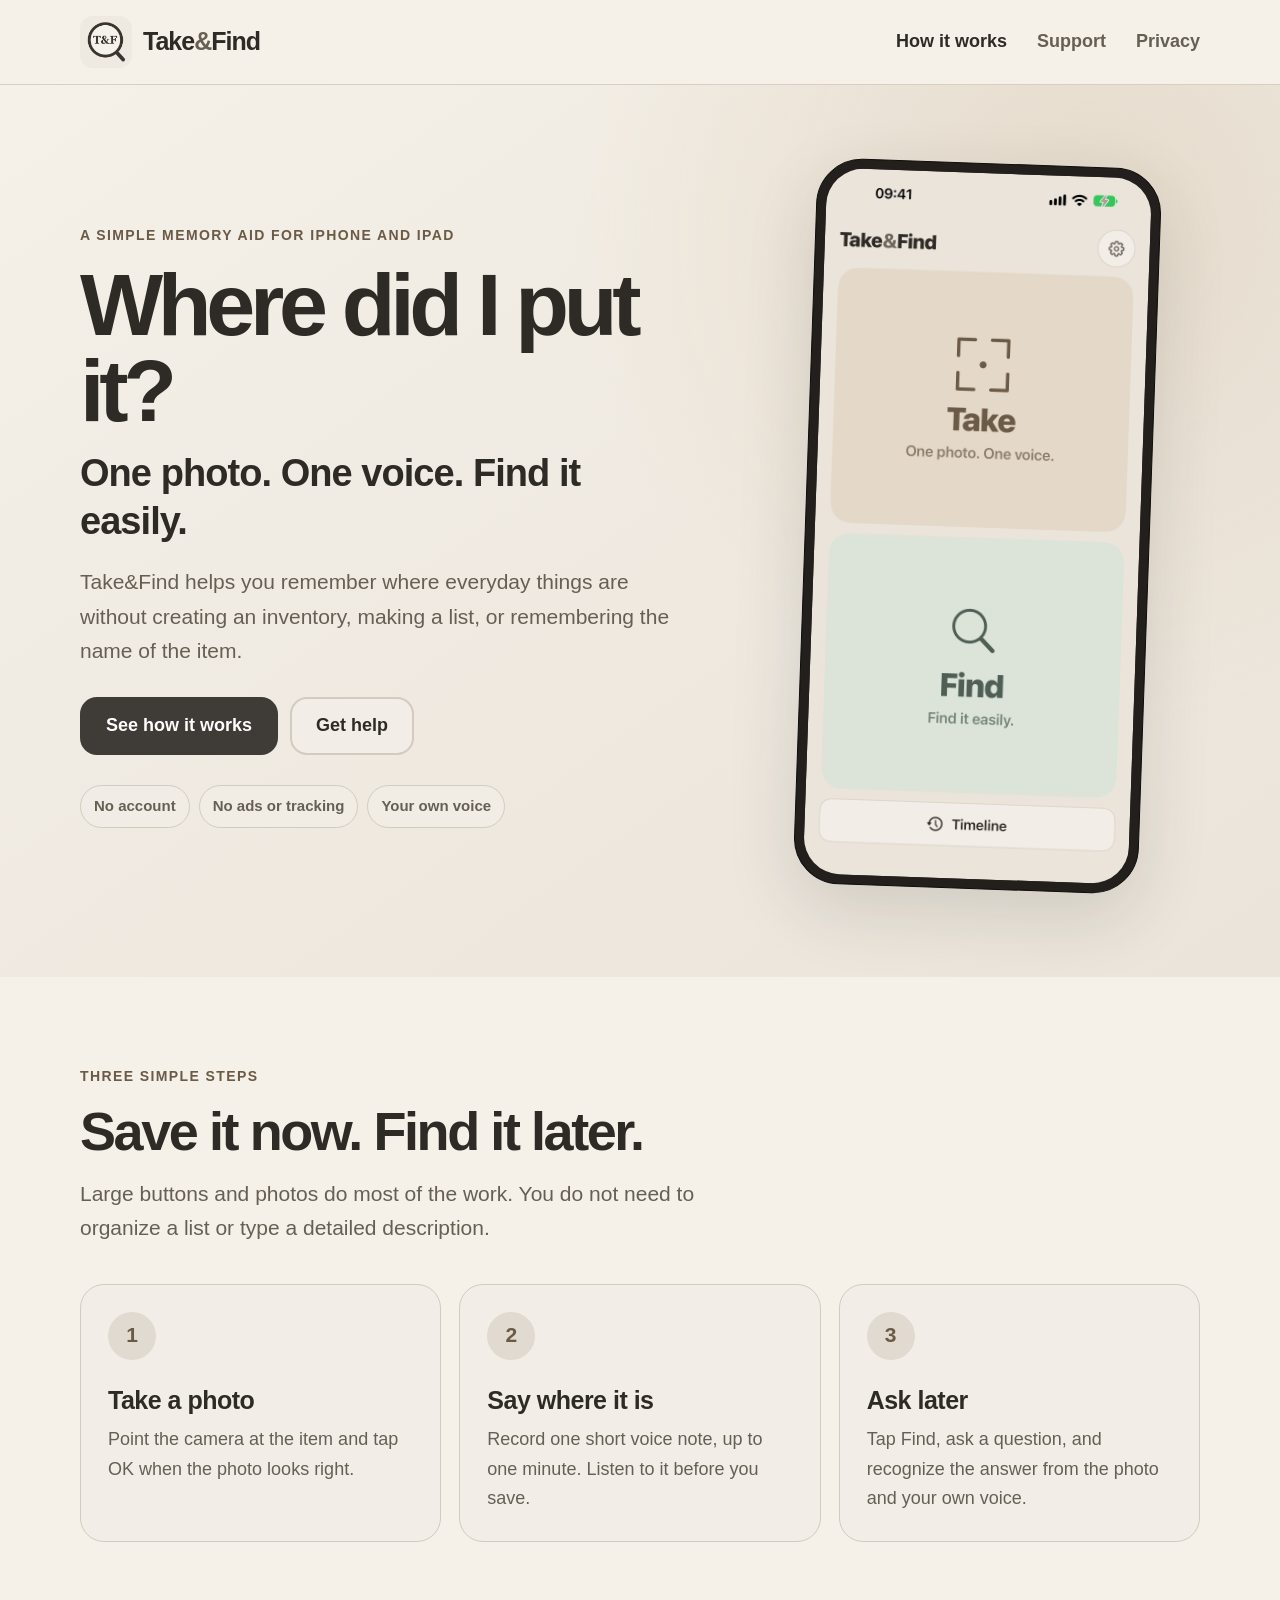
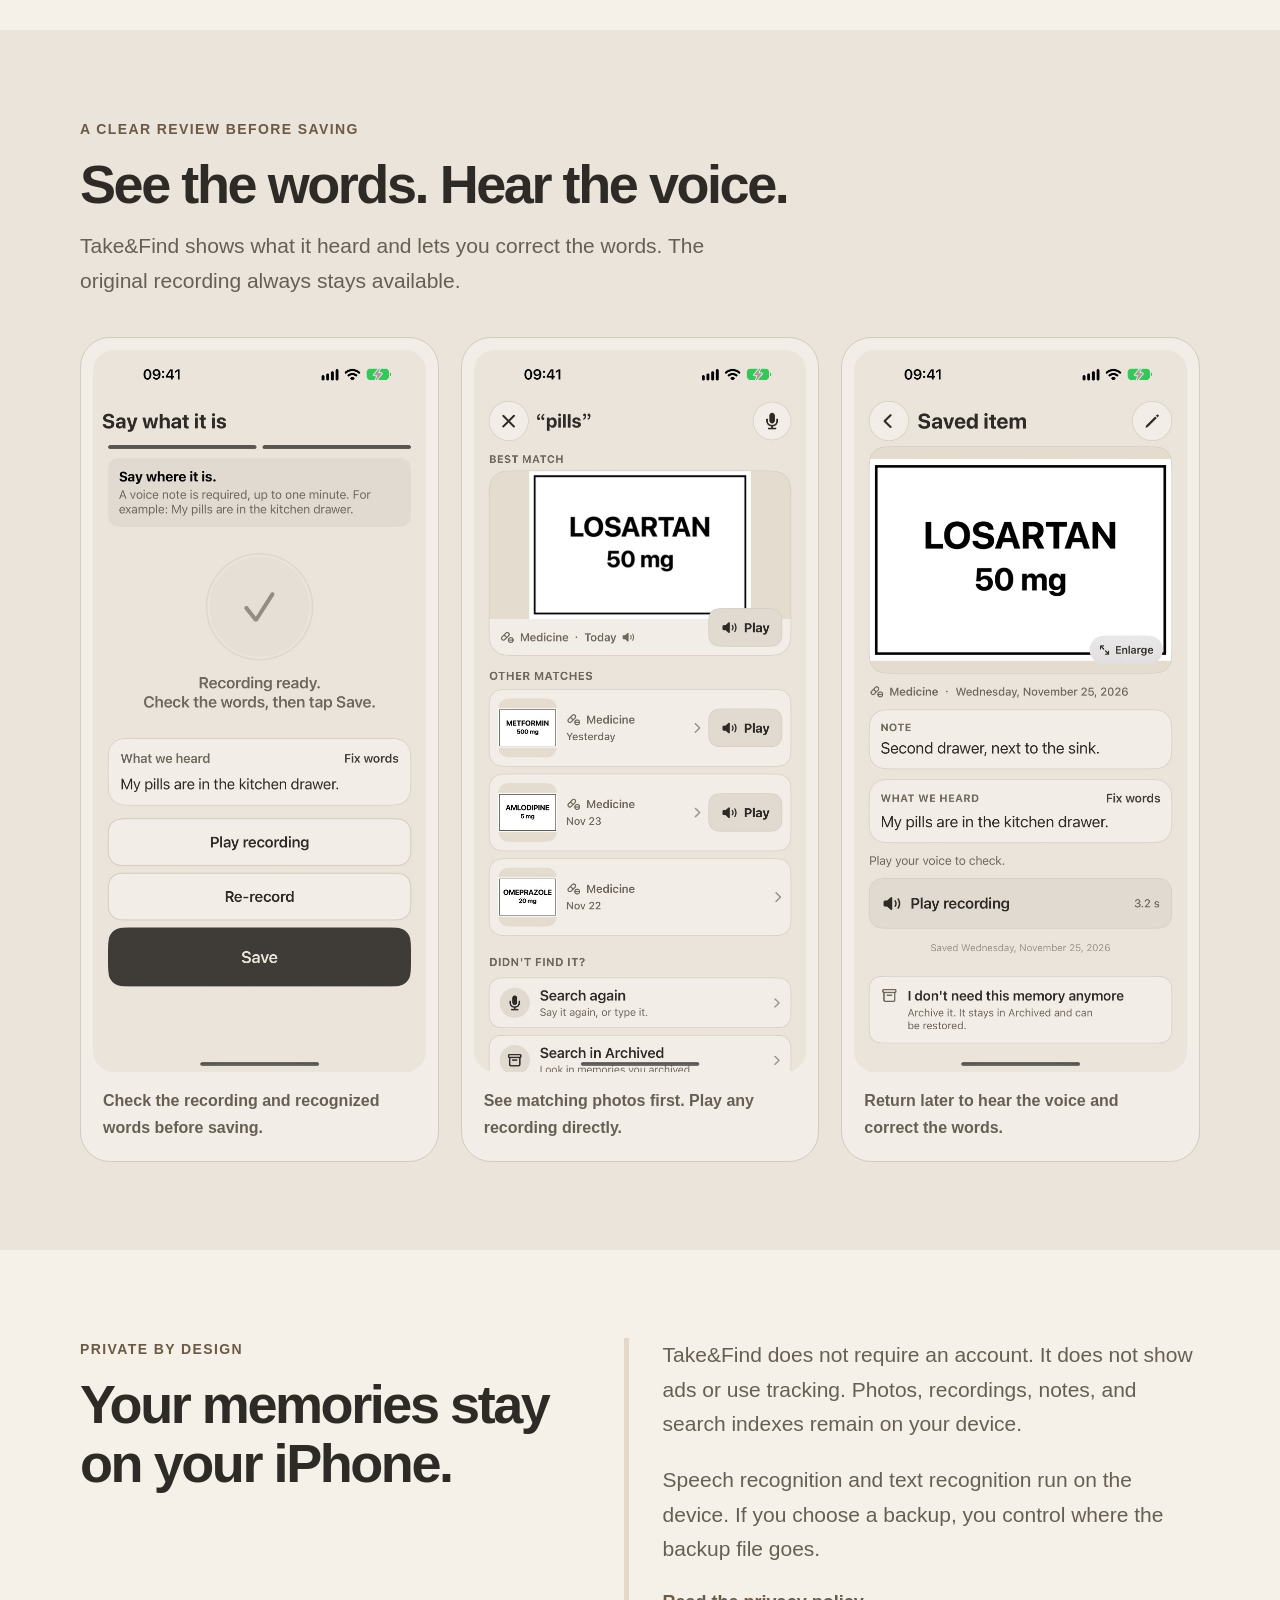
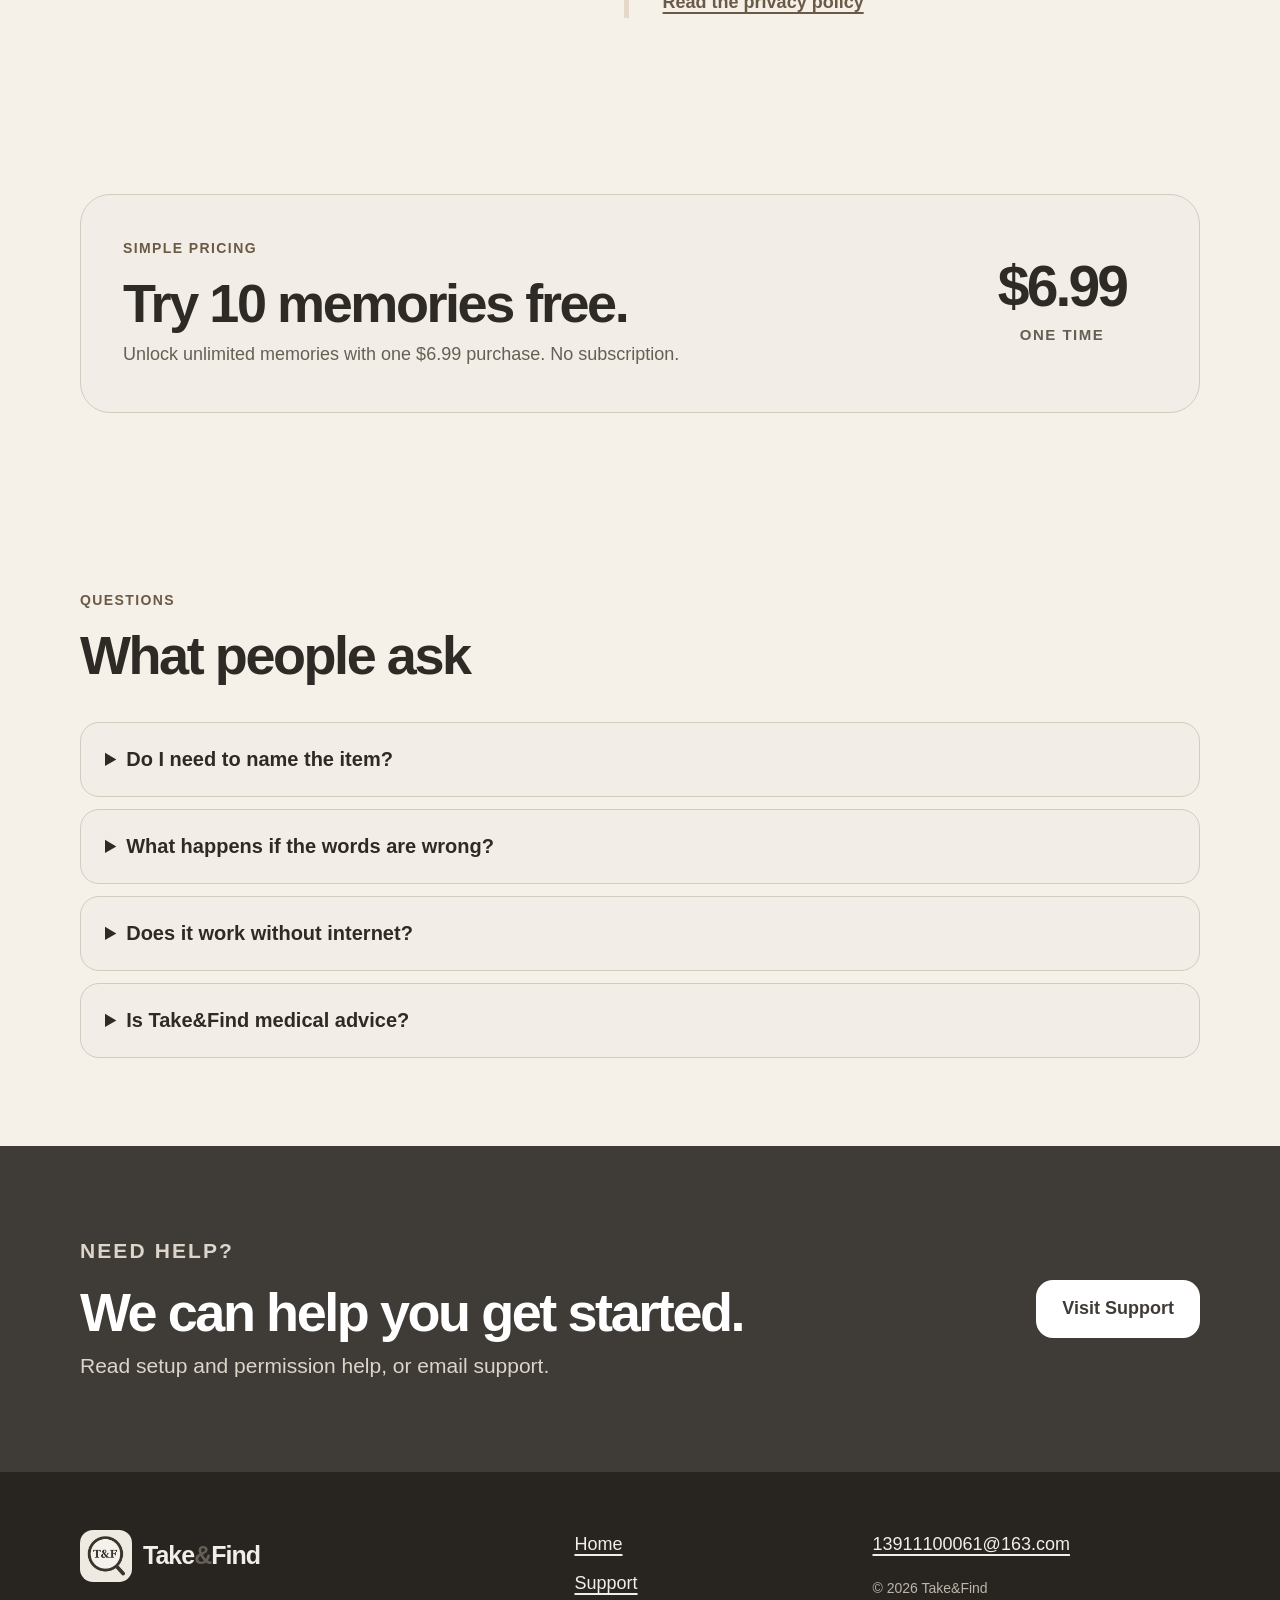
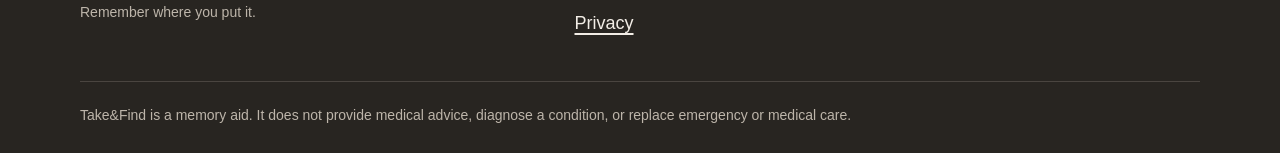
==== index.html @ 7554c7bb "Add files via upload" ====
<!doctype html>
<html lang="en">
<head>
  <meta charset="utf-8">
  <meta name="viewport" content="width=device-width, initial-scale=1">
  <title>Take&amp;Find — One Photo. One Voice. Find It.</title>
  <meta name="description" content="Take&amp;Find helps you remember where everyday things are. Take a photo, say where it is, and find it later with your own voice and photo.">
  <meta name="robots" content="index,follow,max-image-preview:large">
  <meta name="theme-color" content="#eae4da">
  <link rel="canonical" href="https://takeandfind.app/">
  <link rel="icon" type="image/png" sizes="64x64" href="assets/icons/favicon-64.png">
  <link rel="apple-touch-icon" href="assets/icons/apple-touch-icon.png">
  <link rel="manifest" href="site.webmanifest">
  <link rel="stylesheet" href="assets/styles.css">

  <meta property="og:type" content="website">
  <meta property="og:site_name" content="Take&amp;Find">
  <meta property="og:title" content="Take&amp;Find — One Photo. One Voice. Find It.">
  <meta property="og:description" content="A simple, local-first memory aid for finding everyday things. Take a photo, say where it is, and find it later.">
  <meta property="og:url" content="https://takeandfind.app/">
  <meta property="og:image" content="https://takeandfind.app/assets/images/home.jpg">
  <meta property="og:image:width" content="660">
  <meta property="og:image:height" content="1434">
  <meta property="og:image:alt" content="Take&amp;Find home screen with large Take and Find buttons">
  <meta name="twitter:card" content="summary_large_image">
  <meta name="twitter:title" content="Take&amp;Find — One Photo. One Voice. Find It.">
  <meta name="twitter:description" content="Take a photo, say where it is, and find it later with your own voice and photo.">
  <meta name="twitter:image" content="https://takeandfind.app/assets/images/home.jpg">

  <script type="application/ld+json">
  {
    "@context": "https://schema.org",
    "@graph": [
      {
        "@type": "WebSite",
        "@id": "https://takeandfind.app/#website",
        "url": "https://takeandfind.app/",
        "name": "Take&Find",
        "inLanguage": "en-US"
      },
      {
        "@type": "SoftwareApplication",
        "@id": "https://takeandfind.app/#app",
        "name": "Take&Find: Where I Put It",
        "alternateName": "Take and Find",
        "applicationCategory": "UtilitiesApplication",
        "applicationSubCategory": "Memory aid",
        "operatingSystem": "iOS 18 or later",
        "description": "A local-first memory aid that pairs one photo with one voice note so you can find everyday things later.",
        "image": "https://takeandfind.app/assets/icons/app-icon.png",
        "screenshot": [
          "https://takeandfind.app/assets/images/home.jpg",
          "https://takeandfind.app/assets/images/find-results.jpg",
          "https://takeandfind.app/assets/images/detail.jpg"
        ],
        "featureList": [
          "One photo and one voice note per memory",
          "Search with a spoken question or typing",
          "See photos and hear the original recording",
          "On-device speech recognition and OCR",
          "No account, ads, or tracking",
          "Optional encrypted backup"
        ],
        "offers": {
          "@type": "Offer",
          "price": "6.99",
          "priceCurrency": "USD",
          "description": "One-time unlock after 10 free memories"
        },
        "inLanguage": "en-US"
      },
      {
        "@type": "FAQPage",
        "@id": "https://takeandfind.app/#faq",
        "mainEntity": [
          {
            "@type": "Question",
            "name": "What is Take&Find?",
            "acceptedAnswer": {
              "@type": "Answer",
              "text": "Take&Find is a simple memory aid. You save one photo and one voice note for an everyday item, then search later with a spoken question or typed words."
            }
          },
          {
            "@type": "Question",
            "name": "Does Take&Find need an account?",
            "acceptedAnswer": {
              "@type": "Answer",
              "text": "No. Take&Find does not require an account."
            }
          },
          {
            "@type": "Question",
            "name": "Are photos and recordings uploaded?",
            "acceptedAnswer": {
              "@type": "Answer",
              "text": "No. Photos, recordings, notes, and search indexes stay on your device unless you choose to make a backup."
            }
          },
          {
            "@type": "Question",
            "name": "Is the voice note required?",
            "acceptedAnswer": {
              "@type": "Answer",
              "text": "Yes. Each memory includes one photo and one voice recording of up to one minute."
            }
          },
          {
            "@type": "Question",
            "name": "Does the purchase cover iPhone and iPad?",
            "acceptedAnswer": {
              "@type": "Answer",
              "text": "Take&Find supports iPhone and iPad. The one-time purchase can be restored with the Apple ID used to buy it and supports Family Sharing when enabled in the App Store."
            }
          }
        ]
      }
    ]
  }
  </script>
</head>
<body>
  <a class="skip-link" href="#main">Skip to content</a>

  <header class="site-header">
    <div class="wrap header-inner">
      <a class="brand" href="index.html" aria-label="Take and Find home">
        <img src="assets/icons/icon-192.png" width="52" height="52" alt="">
        <span>Take<span class="brand-amp">&amp;</span>Find</span>
      </a>
      <nav class="site-nav" aria-label="Main navigation">
        <a href="index.html#how-it-works" aria-current="page">How it works</a>
        <a href="support.html">Support</a>
        <a href="privacy.html">Privacy</a>
      </nav>
    </div>
  </header>

  <main id="main">
    <section class="hero">
      <div class="wrap hero-grid">
        <div class="hero-copy">
          <p class="eyebrow">A simple memory aid for iPhone and iPad</p>
          <h1>Where did I put it?</h1>
          <p class="hero-lead">One photo. One voice. Find it easily.</p>
          <p class="hero-detail">Take&amp;Find helps you remember where everyday things are without creating an inventory, making a list, or remembering the name of the item.</p>
          <div class="button-row">
            <a class="button button-primary" href="#how-it-works">See how it works</a>
            <a class="button button-secondary" href="support.html">Get help</a>
          </div>
          <ul class="trust-list" aria-label="Product highlights">
            <li>No account</li>
            <li>No ads or tracking</li>
            <li>Your own voice</li>
          </ul>
        </div>
        <div class="hero-visual">
          <div class="phone-frame">
            <img src="assets/images/home.jpg" width="660" height="1434" alt="Take&amp;Find home screen with large Take and Find choices">
          </div>
        </div>
      </div>
    </section>

    <section class="section" id="how-it-works">
      <div class="wrap">
        <div class="section-heading">
          <p class="eyebrow">Three simple steps</p>
          <h2>Save it now. Find it later.</h2>
          <p>Large buttons and photos do most of the work. You do not need to organize a list or type a detailed description.</p>
        </div>

        <div class="steps">
          <article class="step-card">
            <span class="step-number">1</span>
            <h3>Take a photo</h3>
            <p>Point the camera at the item and tap OK when the photo looks right.</p>
          </article>
          <article class="step-card">
            <span class="step-number">2</span>
            <h3>Say where it is</h3>
            <p>Record one short voice note, up to one minute. Listen to it before you save.</p>
          </article>
          <article class="step-card">
            <span class="step-number">3</span>
            <h3>Ask later</h3>
            <p>Tap Find, ask a question, and recognize the answer from the photo and your own voice.</p>
          </article>
        </div>
      </div>
    </section>

    <section class="section section-tinted">
      <div class="wrap">
        <div class="section-heading">
          <p class="eyebrow">A clear review before saving</p>
          <h2>See the words. Hear the voice.</h2>
          <p>Take&amp;Find shows what it heard and lets you correct the words. The original recording always stays available.</p>
        </div>
        <div class="screenshot-grid">
          <figure class="screenshot-card">
            <img src="assets/images/voice-review.jpg" width="660" height="1434" loading="lazy" alt="Voice review screen with playback, recognized words, Fix words, Re-record, and Save">
            <figcaption>Check the recording and recognized words before saving.</figcaption>
          </figure>
          <figure class="screenshot-card">
            <img src="assets/images/find-results.jpg" width="660" height="1434" loading="lazy" alt="Find results showing matching photos and Play buttons">
            <figcaption>See matching photos first. Play any recording directly.</figcaption>
          </figure>
          <figure class="screenshot-card">
            <img src="assets/images/detail.jpg" width="660" height="1434" loading="lazy" alt="Saved item detail with photo, note, recognized words, and recording">
            <figcaption>Return later to hear the voice and correct the words.</figcaption>
          </figure>
        </div>
      </div>
    </section>

    <section class="section">
      <div class="wrap split">
        <div>
          <p class="eyebrow">Private by design</p>
          <h2>Your memories stay on your iPhone.</h2>
        </div>
        <div class="copy-stack">
          <p>Take&amp;Find does not require an account. It does not show ads or use tracking. Photos, recordings, notes, and search indexes remain on your device.</p>
          <p>Speech recognition and text recognition run on the device. If you choose a backup, you control where the backup file goes.</p>
          <a class="text-link" href="privacy.html">Read the privacy policy</a>
        </div>
      </div>
    </section>

    <section class="section">
      <div class="wrap pricing-card">
        <div>
          <p class="eyebrow">Simple pricing</p>
          <h2>Try 10 memories free.</h2>
          <p>Unlock unlimited memories with one $6.99 purchase. No subscription.</p>
        </div>
        <div class="price" aria-label="6 dollars and 99 cents, one time">
          <strong>$6.99</strong>
          <span>one time</span>
        </div>
      </div>
    </section>

    <section class="section">
      <div class="wrap">
        <div class="section-heading">
          <p class="eyebrow">Questions</p>
          <h2>What people ask</h2>
        </div>
        <div class="faq-list">
          <details>
            <summary>Do I need to name the item?</summary>
            <p>No. You can say something like “My reading glasses are on the kitchen counter.” Take&amp;Find uses the photo, your words, and on-device recognition to help you find it.</p>
          </details>
          <details>
            <summary>What happens if the words are wrong?</summary>
            <p>Tap Fix words and type the correct words. Your original recording is not changed.</p>
          </details>
          <details>
            <summary>Does it work without internet?</summary>
            <p>The core app uses on-device camera, recording, speech recognition, text recognition, storage, and search. Some initial speech assets and App Store purchases may require a connection.</p>
          </details>
          <details>
            <summary>Is Take&amp;Find medical advice?</summary>
            <p>No. It is a memory aid. It does not diagnose conditions, provide medical advice, or replace emergency or medical care.</p>
          </details>
        </div>
      </div>
    </section>

    <section class="section support-band">
      <div class="wrap support-band-inner">
        <div>
          <p class="eyebrow">Need help?</p>
          <h2>We can help you get started.</h2>
          <p>Read setup and permission help, or email support.</p>
        </div>
        <a class="button button-light" href="support.html">Visit Support</a>
      </div>
    </section>
  </main>

  <footer class="site-footer">
    <div class="wrap footer-grid">
      <div>
        <a class="brand footer-brand" href="index.html">
          <img src="assets/icons/icon-192.png" width="44" height="44" alt="">
          <span>Take<span class="brand-amp">&amp;</span>Find</span>
        </a>
        <p class="footer-small">Remember where you put it.</p>
      </div>
      <nav aria-label="Footer navigation">
        <a href="index.html">Home</a>
        <a href="support.html">Support</a>
        <a href="privacy.html">Privacy</a>
      </nav>
      <div class="footer-contact">
        <a href="mailto:13911100061@163.com?subject=Take%26Find%20Support">13911100061@163.com</a>
        <p class="footer-small">© <span id="year">2026</span> Take&amp;Find</p>
      </div>
    </div>
    <div class="wrap legal-note">
      <p>Take&amp;Find is a memory aid. It does not provide medical advice, diagnose a condition, or replace emergency or medical care.</p>
    </div>
  </footer>
</body>
</html>
---- assets/styles.css ----
:root {
  --paper: #eae4da;
  --paper-light: #f5f0e8;
  --card: #f2ede6;
  --ink: #2e2b26;
  --muted: #665f54;
  --faint: #8e877c;
  --line: #d3cbc0;
  --accent: #5a554e;
  --accent-strong: #3f3b36;
  --accent-soft: #e0dad0;
  --take: #e4d9c9;
  --take-ink: #6a5a46;
  --find: #dce4d9;
  --find-ink: #4f5f55;
  --danger: #8a5a50;
  --shadow: 0 24px 70px rgba(46, 43, 38, 0.14);
  --radius: 24px;
  --wrap: 1120px;
}

* {
  box-sizing: border-box;
}

html {
  scroll-behavior: smooth;
}

body {
  margin: 0;
  background: var(--paper-light);
  color: var(--ink);
  font-family: -apple-system, BlinkMacSystemFont, "Segoe UI", sans-serif;
  font-size: 18px;
  line-height: 1.65;
  text-rendering: optimizeLegibility;
}

img {
  display: block;
  max-width: 100%;
  height: auto;
}

a {
  color: inherit;
  text-decoration-thickness: 2px;
  text-underline-offset: 4px;
}

a:hover {
  text-decoration-color: var(--take-ink);
}

:focus-visible {
  outline: 4px solid var(--take-ink);
  outline-offset: 4px;
  border-radius: 4px;
}

.skip-link {
  position: absolute;
  top: -100px;
  left: 20px;
  z-index: 100;
  padding: 12px 18px;
  background: var(--accent-strong);
  color: white;
  border-radius: 10px;
}

.skip-link:focus {
  top: 16px;
}

.wrap {
  width: min(calc(100% - 40px), var(--wrap));
  margin-inline: auto;
}

.site-header {
  position: sticky;
  top: 0;
  z-index: 20;
  background: rgba(245, 240, 232, 0.94);
  border-bottom: 1px solid rgba(211, 203, 192, 0.85);
  backdrop-filter: blur(16px);
}

.header-inner {
  display: flex;
  align-items: center;
  justify-content: space-between;
  min-height: 84px;
  gap: 24px;
}

.brand {
  display: inline-flex;
  align-items: center;
  gap: 11px;
  color: var(--ink);
  font-size: 25px;
  font-weight: 850;
  letter-spacing: -0.04em;
  text-decoration: none;
}

.brand img {
  width: 52px;
  height: 52px;
  border-radius: 13px;
}

.brand-amp {
  color: var(--muted);
}

.site-nav {
  display: flex;
  align-items: center;
  gap: 30px;
}

.site-nav a {
  font-weight: 700;
  text-decoration: none;
  color: var(--muted);
}

.site-nav a[aria-current="page"],
.site-nav a:hover {
  color: var(--ink);
}

.hero {
  padding: 78px 0 88px;
  background:
    radial-gradient(circle at 85% 15%, rgba(228, 217, 201, 0.9), transparent 32rem),
    linear-gradient(145deg, var(--paper-light), var(--paper));
  overflow: hidden;
}

.hero-grid {
  display: grid;
  grid-template-columns: minmax(0, 1.15fr) minmax(280px, 0.85fr);
  gap: 72px;
  align-items: center;
}

.hero-copy {
  max-width: 660px;
}

.eyebrow {
  margin: 0 0 14px;
  color: var(--take-ink);
  font-size: 14px;
  font-weight: 800;
  letter-spacing: 0.1em;
  text-transform: uppercase;
}

h1,
h2,
h3,
p {
  margin-top: 0;
}

h1 {
  margin-bottom: 16px;
  font-size: clamp(52px, 8vw, 88px);
  line-height: 0.98;
  letter-spacing: -0.06em;
}

h2 {
  margin-bottom: 16px;
  font-size: clamp(34px, 4.6vw, 54px);
  line-height: 1.08;
  letter-spacing: -0.045em;
}

h3 {
  margin-bottom: 10px;
  font-size: 25px;
  line-height: 1.2;
  letter-spacing: -0.02em;
}

.hero-lead {
  margin-bottom: 20px;
  font-size: clamp(26px, 3.2vw, 38px);
  font-weight: 750;
  line-height: 1.25;
  letter-spacing: -0.025em;
}

.hero-detail,
.section-heading > p:last-child,
.copy-stack p,
.support-band p,
.page-hero-inner > p {
  color: var(--muted);
  font-size: 21px;
}

.button-row {
  display: flex;
  flex-wrap: wrap;
  gap: 12px;
  margin-top: 28px;
}

.button {
  display: inline-flex;
  align-items: center;
  justify-content: center;
  min-height: 58px;
  padding: 12px 24px;
  border: 2px solid transparent;
  border-radius: 17px;
  font-size: 18px;
  font-weight: 780;
  text-decoration: none;
  transition: transform 150ms ease, background-color 150ms ease;
}

.button:hover {
  transform: translateY(-2px);
}

.button-primary {
  background: var(--accent-strong);
  color: white;
}

.button-secondary {
  background: var(--card);
  color: var(--ink);
  border-color: var(--line);
}

.button-light {
  background: white;
  color: var(--accent-strong);
}

.trust-list {
  display: flex;
  flex-wrap: wrap;
  gap: 9px;
  margin: 30px 0 0;
  padding: 0;
  list-style: none;
}

.trust-list li {
  padding: 8px 13px;
  background: rgba(242, 237, 230, 0.82);
  border: 1px solid var(--line);
  border-radius: 999px;
  color: var(--muted);
  font-size: 15px;
  font-weight: 700;
}

.hero-visual {
  display: flex;
  justify-content: center;
}

.phone-frame {
  width: min(100%, 345px);
  padding: 9px;
  background: #221f1c;
  border: 1px solid #0d0c0b;
  border-radius: 46px;
  box-shadow: var(--shadow);
  transform: rotate(2deg);
}

.phone-frame img {
  width: 100%;
  border-radius: 37px;
}

.section {
  padding: 88px 0;
}

.section-tinted {
  background: var(--paper);
}

.section-heading {
  max-width: 760px;
  margin-bottom: 38px;
}

.section-heading > p:last-child {
  max-width: 670px;
}

.steps {
  display: grid;
  grid-template-columns: repeat(3, 1fr);
  gap: 18px;
}

.step-card {
  min-height: 230px;
  padding: 27px;
  background: var(--card);
  border: 1px solid var(--line);
  border-radius: var(--radius);
}

.step-card p {
  margin-bottom: 0;
  color: var(--muted);
}

.step-number {
  display: inline-grid;
  width: 48px;
  height: 48px;
  margin-bottom: 25px;
  place-items: center;
  border-radius: 50%;
  background: var(--accent-soft);
  color: var(--take-ink);
  font-size: 21px;
  font-weight: 850;
}

.screenshot-grid {
  display: grid;
  grid-template-columns: repeat(3, minmax(0, 1fr));
  gap: 22px;
}

.screenshot-card {
  margin: 0;
  padding: 12px 12px 20px;
  background: var(--card);
  border: 1px solid var(--line);
  border-radius: 30px;
}

.screenshot-card img {
  width: 100%;
  border-radius: 21px;
}

.screenshot-card figcaption {
  padding: 16px 10px 0;
  color: var(--muted);
  font-size: 16px;
  font-weight: 650;
}

.split {
  display: grid;
  grid-template-columns: 0.9fr 1.1fr;
  gap: 72px;
  align-items: start;
}

.copy-stack {
  padding-left: 34px;
  border-left: 5px solid var(--take);
}

.text-link {
  color: var(--take-ink);
  font-weight: 800;
}

.pricing-card {
  display: flex;
  align-items: center;
  justify-content: space-between;
  gap: 40px;
  padding: 42px;
  background: var(--card);
  border: 1px solid var(--line);
  border-radius: 30px;
}

.pricing-card h2 {
  margin-bottom: 8px;
}

.pricing-card p:last-child {
  margin-bottom: 0;
  color: var(--muted);
}

.price {
  display: grid;
  min-width: 190px;
  text-align: center;
}

.price strong {
  font-size: 57px;
  line-height: 1;
  letter-spacing: -0.05em;
}

.price span {
  margin-top: 8px;
  color: var(--muted);
  font-size: 15px;
  font-weight: 800;
  letter-spacing: 0.1em;
  text-transform: uppercase;
}

.faq-list {
  display: grid;
  gap: 12px;
}

details {
  background: var(--card);
  border: 1px solid var(--line);
  border-radius: 19px;
}

summary {
  padding: 20px 24px;
  cursor: pointer;
  font-size: 20px;
  font-weight: 760;
}

details p {
  margin: 0;
  padding: 0 24px 22px;
  color: var(--muted);
}

.support-band {
  background: var(--accent-strong);
  color: white;
}

.support-band .eyebrow,
.support-band p {
  color: #ddd5ca;
}

.support-band-inner {
  display: flex;
  align-items: center;
  justify-content: space-between;
  gap: 40px;
}

.support-band h2 {
  margin-bottom: 8px;
}

.support-band p:last-child {
  margin-bottom: 0;
}

.site-footer {
  padding: 58px 0 26px;
  background: #282521;
  color: #f2ede6;
}

.footer-grid {
  display: grid;
  grid-template-columns: 1.4fr 0.8fr 1fr;
  gap: 36px;
  align-items: start;
}

.footer-brand {
  color: white;
}

.site-footer nav {
  display: grid;
  gap: 10px;
}

.site-footer a {
  color: #f2ede6;
}

.footer-contact {
  display: grid;
  gap: 8px;
  justify-items: start;
}

.footer-small {
  margin: 10px 0 0;
  color: #bdb5aa;
  font-size: 14px;
}

.legal-note {
  margin-top: 42px;
  padding-top: 22px;
  border-top: 1px solid #4a4540;
}

.legal-note p {
  margin: 0;
  color: #bdb5aa;
  font-size: 14px;
}

.page-hero {
  padding: 74px 0 64px;
  background: var(--paper);
}

.page-hero-inner {
  max-width: 850px;
}

.page-hero h1 {
  font-size: clamp(48px, 7vw, 76px);
}

.page-hero-inner.narrow {
  max-width: 760px;
}

.policy-date {
  color: var(--muted);
  font-size: 15px !important;
  font-weight: 700;
}

.support-layout,
.policy-layout {
  display: grid;
  grid-template-columns: 250px minmax(0, 1fr);
  gap: 56px;
  align-items: start;
}

.support-nav {
  position: sticky;
  top: 112px;
  display: grid;
  gap: 9px;
  padding: 22px;
  background: var(--card);
  border: 1px solid var(--line);
  border-radius: 20px;
}

.support-nav strong {
  margin-bottom: 6px;
}

.support-nav a {
  color: var(--muted);
  font-size: 16px;
  font-weight: 650;
  text-decoration: none;
}

.support-content,
.policy-content {
  display: grid;
  gap: 18px;
}

.content-card,
.policy-card {
  padding: 30px;
  background: white;
  border: 1px solid var(--line);
  border-radius: 24px;
  scroll-margin-top: 112px;
}

.content-card h2,
.policy-card h2 {
  margin-bottom: 15px;
  font-size: 31px;
}

.content-card p:last-child,
.policy-card p:last-child {
  margin-bottom: 0;
}

.large-list {
  display: grid;
  gap: 11px;
  margin: 16px 0 20px;
  padding-left: 26px;
}

.large-list li {
  padding-left: 6px;
}

.notice {
  margin-top: 18px;
  padding: 16px 18px;
  background: var(--accent-soft);
  border-left: 5px solid var(--take-ink);
  border-radius: 12px;
}

.contact-card {
  background: var(--accent-soft);
}

.contact-email {
  display: inline-block;
  margin-top: 8px;
  color: var(--accent-strong);
  font-size: clamp(20px, 3.8vw, 29px);
  font-weight: 850;
  overflow-wrap: anywhere;
}

.policy-content {
  counter-reset: policy;
}

.policy-card li {
  color: var(--muted);
}

.not-found {
  display: grid;
  min-height: 100vh;
  place-items: center;
  padding: 60px 0;
  text-align: center;
  background: var(--paper);
}

.not-found .wrap {
  max-width: 700px;
}

.not-found img {
  margin: 0 auto 24px;
  border-radius: 22px;
}

.not-found .button-row {
  justify-content: center;
}

@media (max-width: 900px) {
  .hero-grid,
  .split,
  .support-layout,
  .policy-layout {
    grid-template-columns: 1fr;
  }

  .hero {
    padding-top: 56px;
  }

  .hero-grid {
    gap: 44px;
  }

  .hero-visual {
    order: -1;
  }

  .phone-frame {
    width: min(70vw, 310px);
  }

  .steps,
  .screenshot-grid {
    grid-template-columns: 1fr;
  }

  .screenshot-card {
    max-width: 410px;
    margin-inline: auto;
  }

  .split {
    gap: 28px;
  }

  .copy-stack {
    padding: 24px 0 0;
    border-top: 5px solid var(--take);
    border-left: 0;
  }

  .support-nav {
    position: static;
    grid-template-columns: repeat(2, minmax(0, 1fr));
  }

  .support-nav strong {
    grid-column: 1 / -1;
  }
}

@media (max-width: 680px) {
  body {
    font-size: 17px;
  }

  .wrap {
    width: min(calc(100% - 28px), var(--wrap));
  }

  .header-inner {
    align-items: flex-start;
    flex-direction: column;
    gap: 8px;
    padding: 14px 0 12px;
  }

  .brand img {
    width: 44px;
    height: 44px;
  }

  .brand {
    font-size: 22px;
  }

  .site-nav {
    width: 100%;
    justify-content: space-between;
    gap: 10px;
    padding-top: 5px;
  }

  h1 {
    font-size: clamp(45px, 15vw, 68px);
  }

  .hero-lead {
    font-size: 27px;
  }

  .hero-detail,
  .section-heading > p:last-child,
  .copy-stack p,
  .support-band p,
  .page-hero-inner > p {
    font-size: 18px;
  }

  .section,
  .hero {
    padding-top: 58px;
    padding-bottom: 58px;
  }

  .pricing-card,
  .support-band-inner {
    align-items: flex-start;
    flex-direction: column;
  }

  .pricing-card {
    padding: 28px;
  }

  .price {
    text-align: left;
  }

  .footer-grid {
    grid-template-columns: 1fr;
  }

  .support-nav {
    grid-template-columns: 1fr;
  }

  .content-card,
  .policy-card {
    padding: 23px;
  }
}

@media (prefers-reduced-motion: reduce) {
  html {
    scroll-behavior: auto;
  }

  *,
  *::before,
  *::after {
    animation-duration: 0.01ms !important;
    animation-iteration-count: 1 !important;
    transition-duration: 0.01ms !important;
  }
}
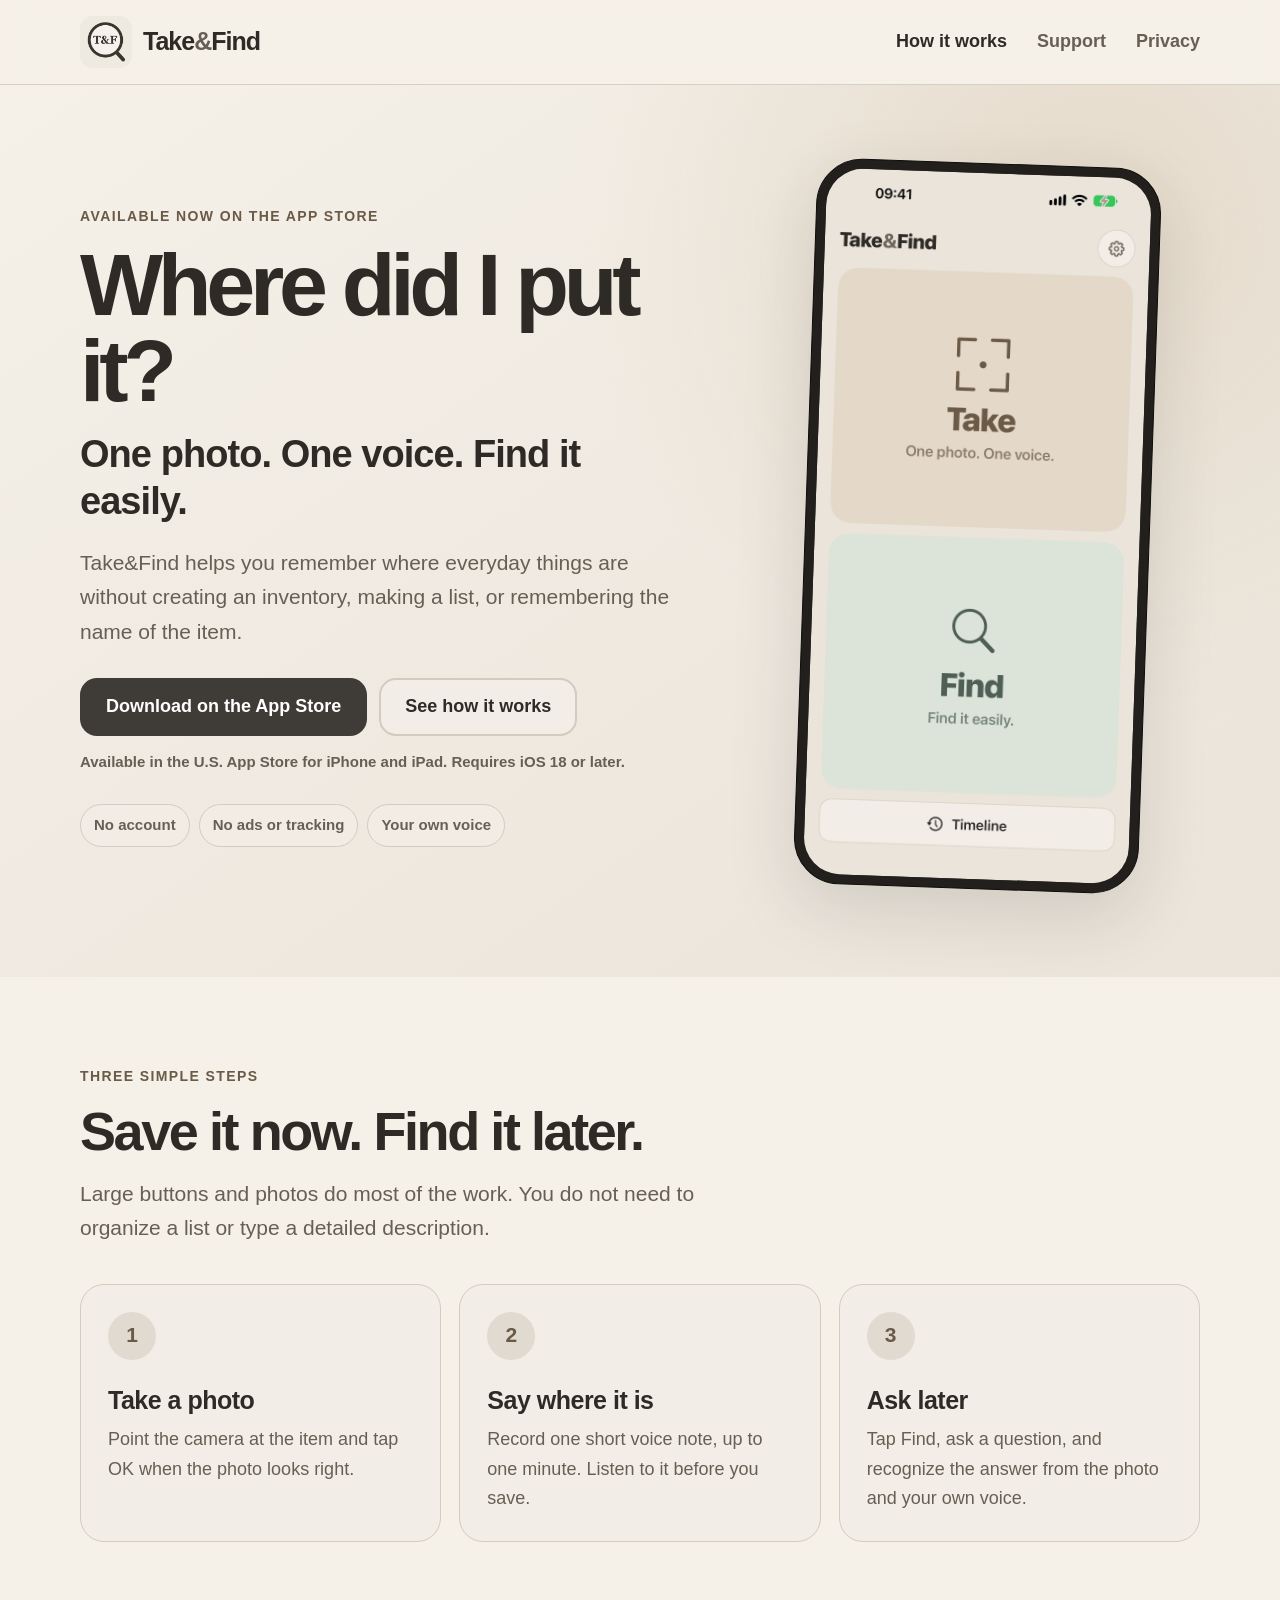
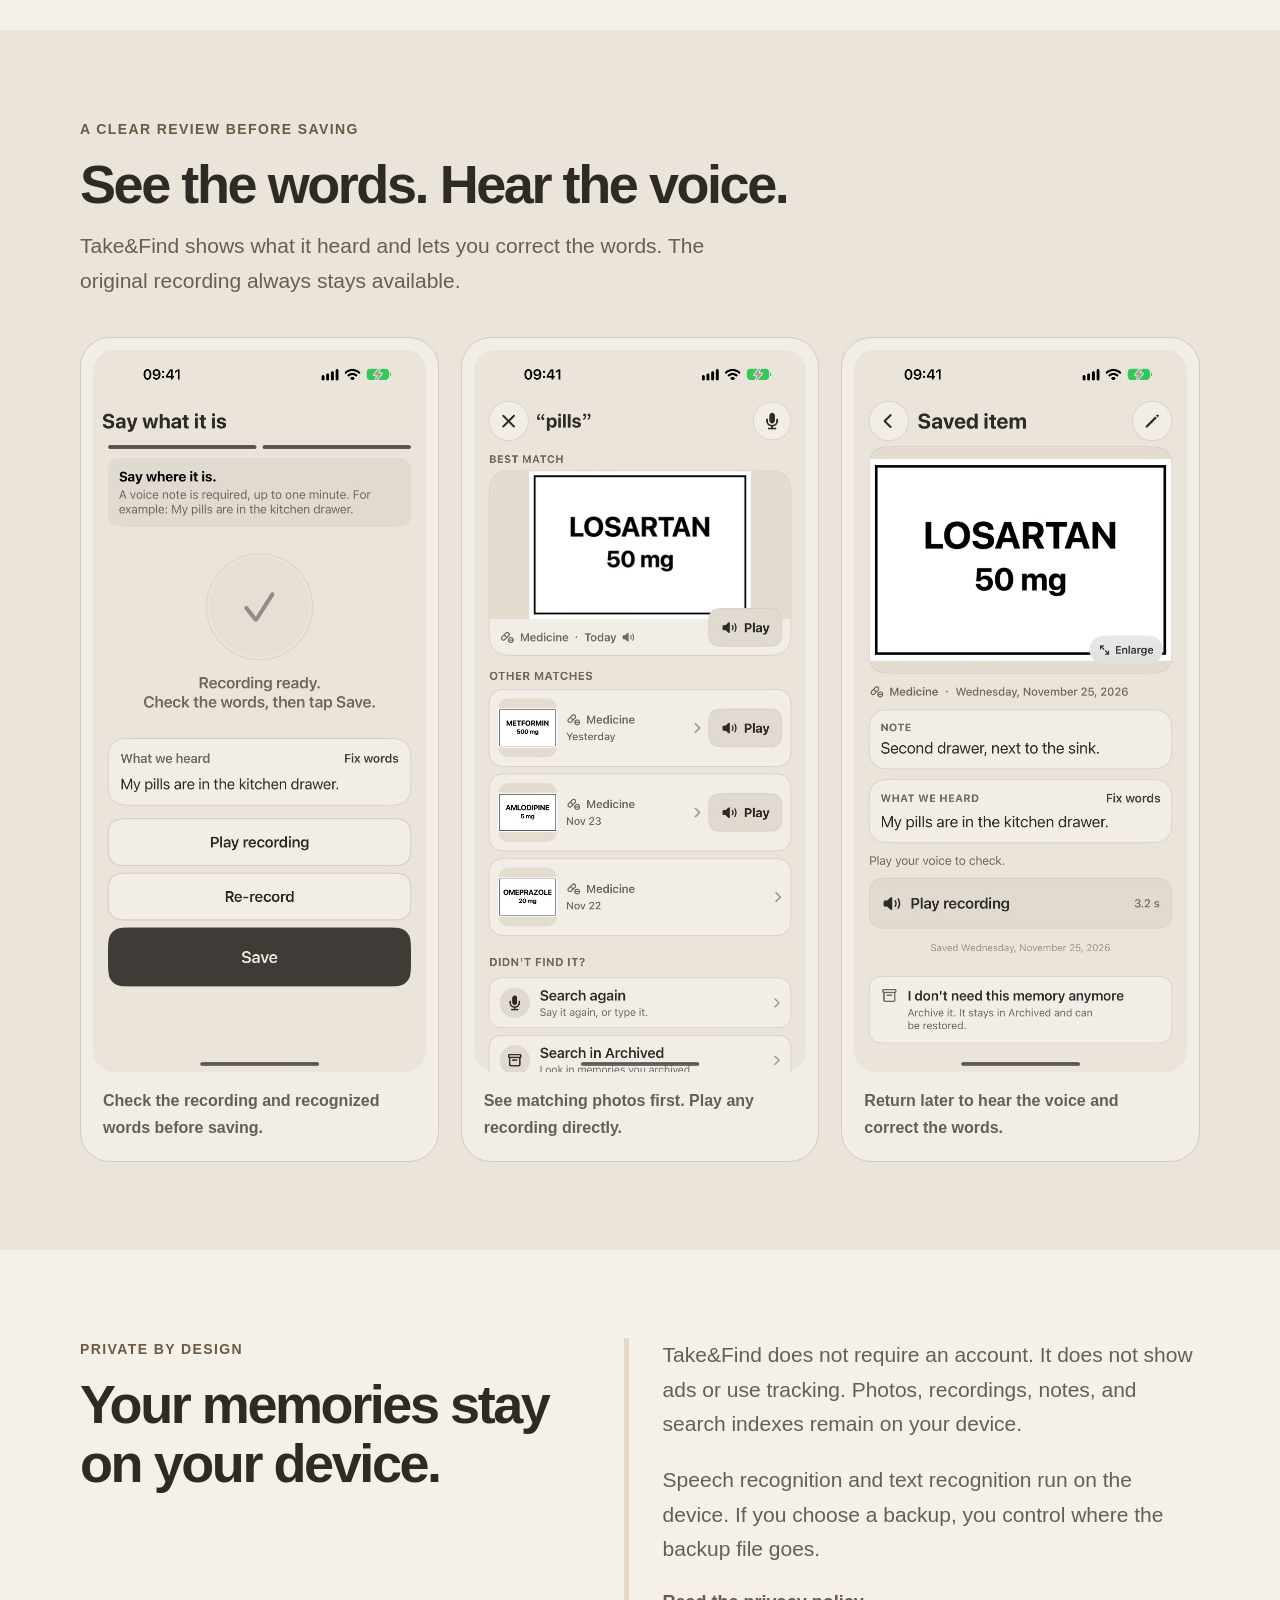
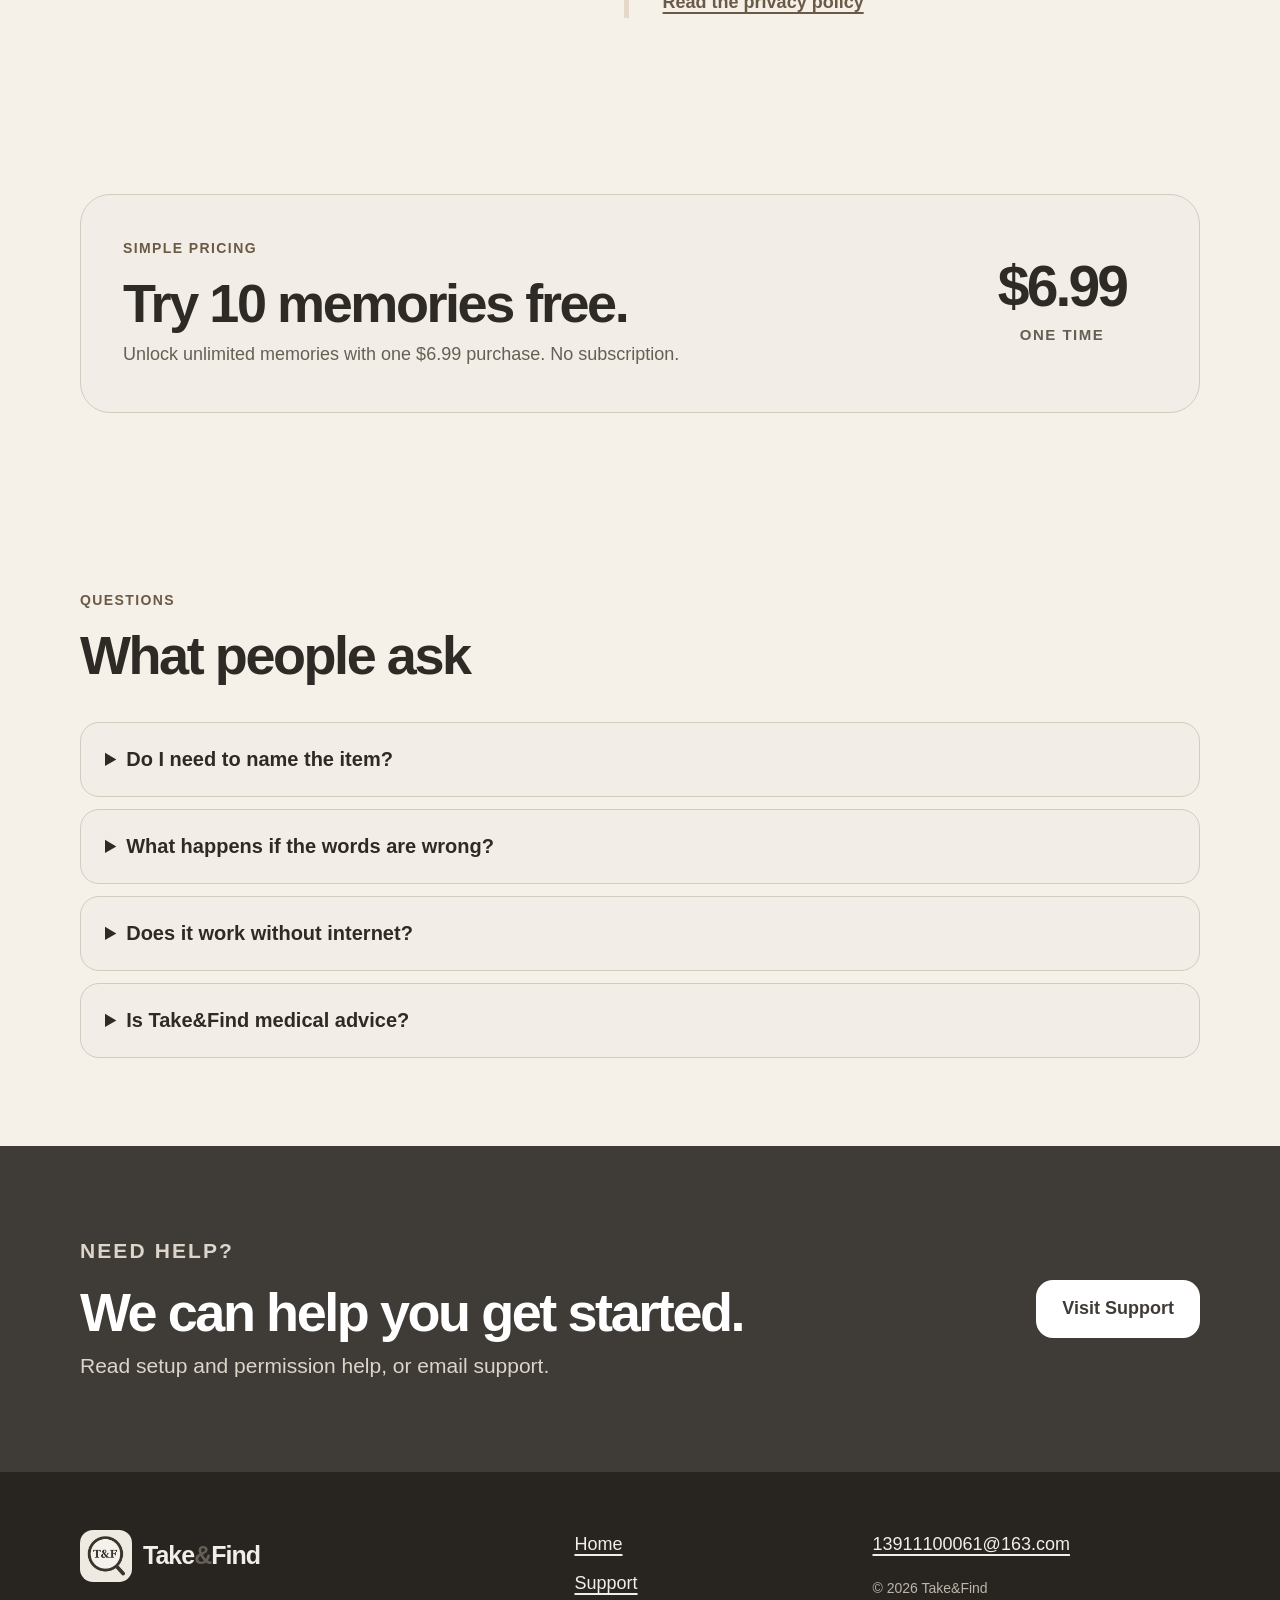
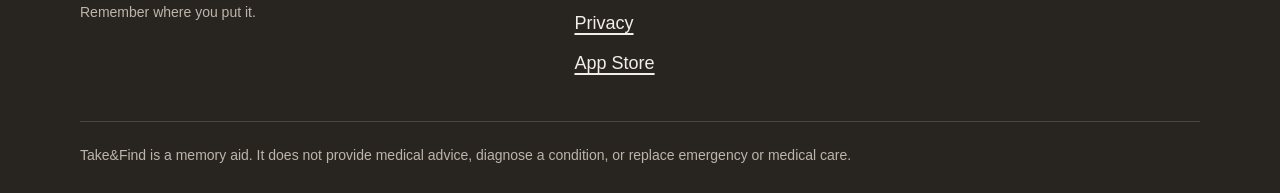
==== commit 18c5fa74: "Add files via upload" ====
--- a/index.html
+++ b/index.html
@@ -3,11 +3,11 @@
 <head>
   <meta charset="utf-8">
   <meta name="viewport" content="width=device-width, initial-scale=1">
-  <title>Take&amp;Find — One Photo. One Voice. Find It.</title>
-  <meta name="description" content="Take&amp;Find helps you remember where everyday things are. Take a photo, say where it is, and find it later with your own voice and photo.">
+  <title>Take&amp;Find: Where I Put It — One Photo. One Voice.</title>
+  <meta name="description" content="Now available in the U.S. App Store, Take&amp;Find helps you remember where everyday things are. Take a photo, say where it is, and find it later with your own voice and photo.">
   <meta name="robots" content="index,follow,max-image-preview:large">
   <meta name="theme-color" content="#eae4da">
-  <link rel="canonical" href="https://takeandfind.app/">
+  <link rel="canonical" href="https://wbs21.github.io/takeandfind/">
   <link rel="icon" type="image/png" sizes="64x64" href="assets/icons/favicon-64.png">
   <link rel="apple-touch-icon" href="assets/icons/apple-touch-icon.png">
   <link rel="manifest" href="site.webmanifest">
@@ -15,17 +15,17 @@
 
   <meta property="og:type" content="website">
   <meta property="og:site_name" content="Take&amp;Find">
-  <meta property="og:title" content="Take&amp;Find — One Photo. One Voice. Find It.">
-  <meta property="og:description" content="A simple, local-first memory aid for finding everyday things. Take a photo, say where it is, and find it later.">
-  <meta property="og:url" content="https://takeandfind.app/">
-  <meta property="og:image" content="https://takeandfind.app/assets/images/home.jpg">
+  <meta property="og:title" content="Take&amp;Find: Where I Put It — One Photo. One Voice.">
+  <meta property="og:description" content="Now in the U.S. App Store. A simple, local-first memory aid for finding everyday things with a photo and your own voice.">
+  <meta property="og:url" content="https://wbs21.github.io/takeandfind/">
+  <meta property="og:image" content="https://wbs21.github.io/takeandfind/assets/images/home.jpg">
   <meta property="og:image:width" content="660">
   <meta property="og:image:height" content="1434">
   <meta property="og:image:alt" content="Take&amp;Find home screen with large Take and Find buttons">
   <meta name="twitter:card" content="summary_large_image">
-  <meta name="twitter:title" content="Take&amp;Find — One Photo. One Voice. Find It.">
-  <meta name="twitter:description" content="Take a photo, say where it is, and find it later with your own voice and photo.">
-  <meta name="twitter:image" content="https://takeandfind.app/assets/images/home.jpg">
+  <meta name="twitter:title" content="Take&amp;Find: Where I Put It — One Photo. One Voice.">
+  <meta name="twitter:description" content="Now in the U.S. App Store. Take a photo, say where it is, and find it later with your own voice and photo.">
+  <meta name="twitter:image" content="https://wbs21.github.io/takeandfind/assets/images/home.jpg">
 
   <script type="application/ld+json">
   {
@@ -33,25 +33,30 @@
     "@graph": [
       {
         "@type": "WebSite",
-        "@id": "https://takeandfind.app/#website",
-        "url": "https://takeandfind.app/",
+        "@id": "https://wbs21.github.io/takeandfind/#website",
+        "url": "https://wbs21.github.io/takeandfind/",
         "name": "Take&Find",
         "inLanguage": "en-US"
       },
       {
         "@type": "SoftwareApplication",
-        "@id": "https://takeandfind.app/#app",
+        "@id": "https://wbs21.github.io/takeandfind/#app",
         "name": "Take&Find: Where I Put It",
         "alternateName": "Take and Find",
         "applicationCategory": "UtilitiesApplication",
         "applicationSubCategory": "Memory aid",
         "operatingSystem": "iOS 18 or later",
+        "softwareVersion": "1.0",
+        "datePublished": "2026-11-25",
+        "downloadUrl": "https://apps.apple.com/us/app/take-find-where-i-put-it/id6839078004",
+        "installUrl": "https://apps.apple.com/us/app/take-find-where-i-put-it/id6839078004",
+        "isAccessibleForFree": true,
         "description": "A local-first memory aid that pairs one photo with one voice note so you can find everyday things later.",
-        "image": "https://takeandfind.app/assets/icons/app-icon.png",
+        "image": "https://wbs21.github.io/takeandfind/assets/icons/app-icon.png",
         "screenshot": [
-          "https://takeandfind.app/assets/images/home.jpg",
-          "https://takeandfind.app/assets/images/find-results.jpg",
-          "https://takeandfind.app/assets/images/detail.jpg"
+          "https://wbs21.github.io/takeandfind/assets/images/home.jpg",
+          "https://wbs21.github.io/takeandfind/assets/images/find-results.jpg",
+          "https://wbs21.github.io/takeandfind/assets/images/detail.jpg"
         ],
         "featureList": [
           "One photo and one voice note per memory",
@@ -63,15 +68,16 @@
         ],
         "offers": {
           "@type": "Offer",
-          "price": "6.99",
+          "price": "0",
           "priceCurrency": "USD",
-          "description": "One-time unlock after 10 free memories"
+          "availability": "https://schema.org/InStock",
+          "description": "Free download with 10 memories included; optional US $6.99 one-time unlock for unlimited memories"
         },
         "inLanguage": "en-US"
       },
       {
         "@type": "FAQPage",
-        "@id": "https://takeandfind.app/#faq",
+        "@id": "https://wbs21.github.io/takeandfind/#faq",
         "mainEntity": [
           {
             "@type": "Question",
@@ -140,14 +146,15 @@
     <section class="hero">
       <div class="wrap hero-grid">
         <div class="hero-copy">
-          <p class="eyebrow">A simple memory aid for iPhone and iPad</p>
+          <p class="eyebrow">Available now on the App Store</p>
           <h1>Where did I put it?</h1>
           <p class="hero-lead">One photo. One voice. Find it easily.</p>
           <p class="hero-detail">Take&amp;Find helps you remember where everyday things are without creating an inventory, making a list, or remembering the name of the item.</p>
           <div class="button-row">
-            <a class="button button-primary" href="#how-it-works">See how it works</a>
-            <a class="button button-secondary" href="support.html">Get help</a>
+            <a class="button button-primary" href="https://apps.apple.com/us/app/take-find-where-i-put-it/id6839078004">Download on the App Store</a>
+            <a class="button button-secondary" href="#how-it-works">See how it works</a>
           </div>
+          <p class="availability-note">Available in the U.S. App Store for iPhone and iPad. Requires iOS 18 or later.</p>
           <ul class="trust-list" aria-label="Product highlights">
             <li>No account</li>
             <li>No ads or tracking</li>
@@ -218,7 +225,7 @@
       <div class="wrap split">
         <div>
           <p class="eyebrow">Private by design</p>
-          <h2>Your memories stay on your iPhone.</h2>
+          <h2>Your memories stay on your device.</h2>
         </div>
         <div class="copy-stack">
           <p>Take&amp;Find does not require an account. It does not show ads or use tracking. Photos, recordings, notes, and search indexes remain on your device.</p>
@@ -294,6 +301,7 @@
         <a href="index.html">Home</a>
         <a href="support.html">Support</a>
         <a href="privacy.html">Privacy</a>
+        <a href="https://apps.apple.com/us/app/take-find-where-i-put-it/id6839078004">App Store</a>
       </nav>
       <div class="footer-contact">
         <a href="mailto:13911100061@163.com?subject=Take%26Find%20Support">13911100061@163.com</a>
--- a/assets/styles.css
+++ b/assets/styles.css
@@ -248,6 +248,13 @@
   color: var(--accent-strong);
 }
 
+.availability-note {
+  margin: 14px 0 0;
+  color: var(--muted);
+  font-size: 15px;
+  font-weight: 650;
+}
+
 .trust-list {
   display: flex;
   flex-wrap: wrap;
